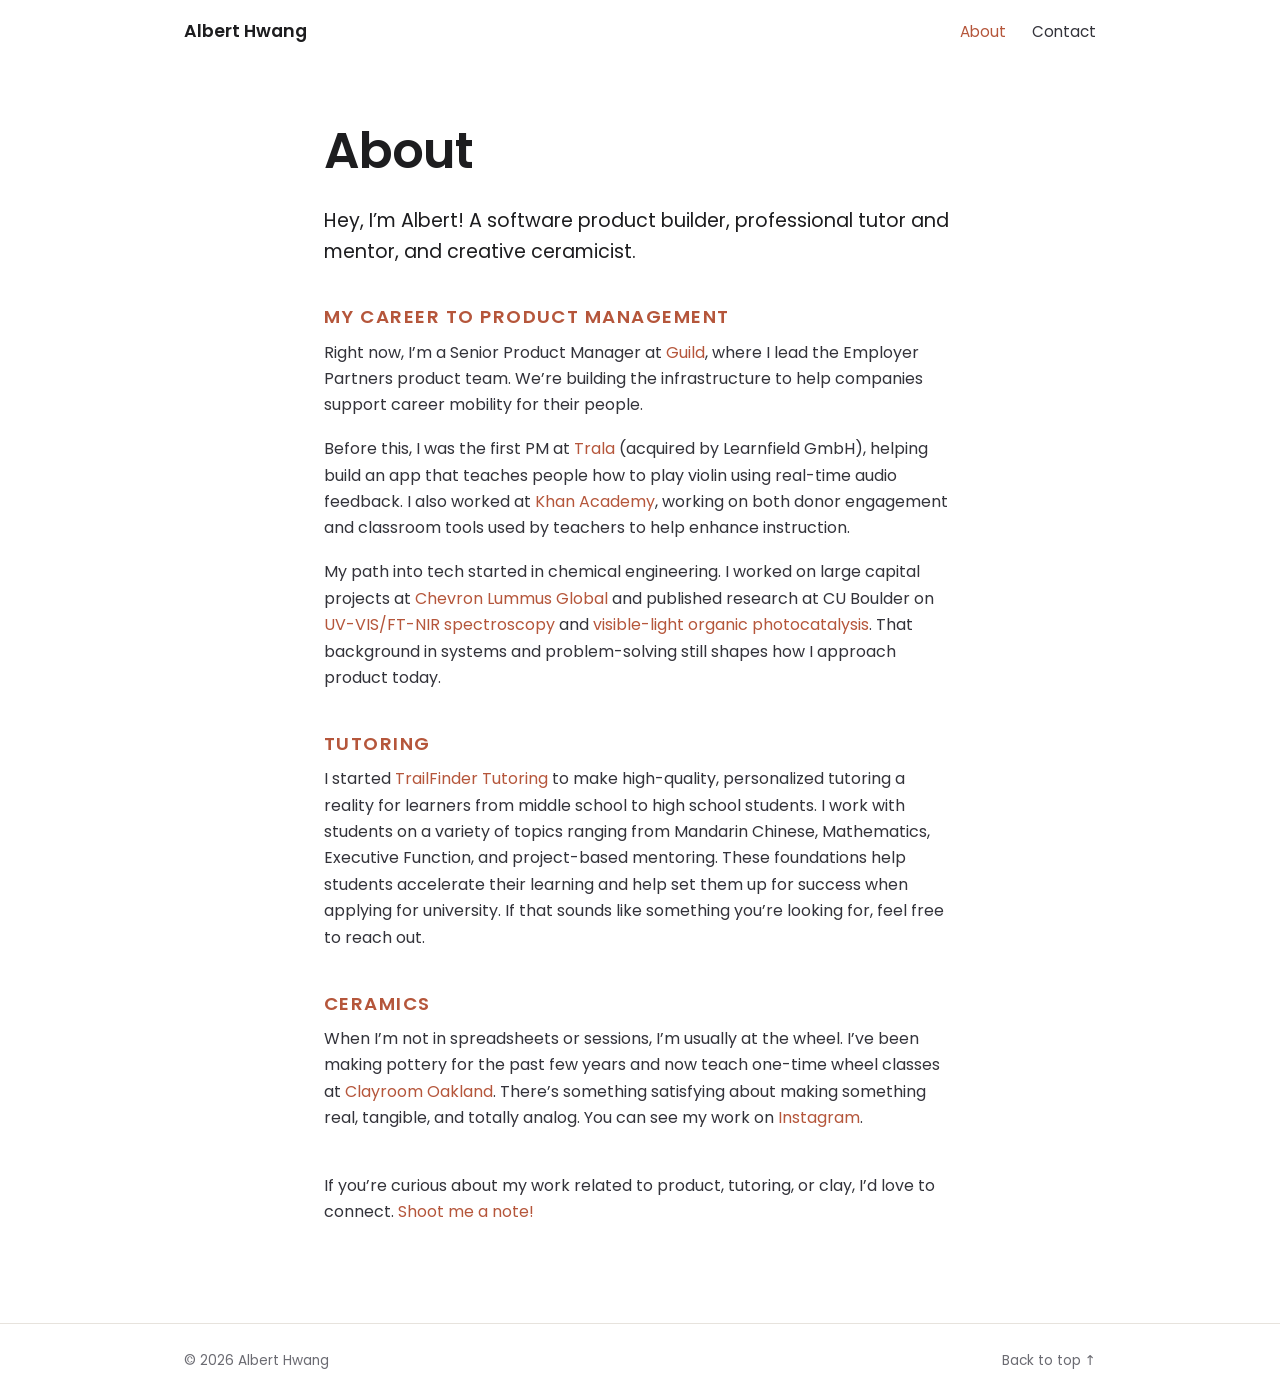
==== about/index.html @ cf3fe8f7 "Swap user site to personal alberthwang.me; retire parked TrailFinder rebuild Replace the parked Trai" ====
<!DOCTYPE html>
<html lang="en">
<head>
  <meta charset="UTF-8" />
  <meta name="viewport" content="width=device-width, initial-scale=1.0" />
  <title>About — Albert Hwang</title>
  <meta name="description" content="Albert Hwang — software product builder, professional tutor and mentor, and creative ceramicist." />
  <link rel="icon" href="/images/favicon.ico" />
  <link rel="canonical" href="https://alberthwang.me/about/" />
  <link rel="preconnect" href="https://fonts.googleapis.com" />
  <link rel="preconnect" href="https://fonts.gstatic.com" crossorigin />
  <link href="https://fonts.googleapis.com/css2?family=Poppins:ital,wght@0,300;0,400;0,500;0,600;1,400&display=swap" rel="stylesheet" />
  <link rel="stylesheet" href="/styles.css" />
</head>
<body>
  <header class="site-header">
    <div class="container header-inner">
      <a href="/" class="brand">Albert Hwang</a>
      <nav class="site-nav">
        <a href="/about/" class="active">About</a>
        <a href="/contact/">Contact</a>
      </nav>
    </div>
  </header>

  <main class="page">
    <div class="container narrow">
      <h1>About</h1>
      <p class="about-intro">Hey, I&rsquo;m Albert! A software product builder, professional tutor and mentor, and creative ceramicist.</p>

      <div class="about-block">
        <h3>My Career to Product Management</h3>
        <p>Right now, I&rsquo;m a Senior Product Manager at <a href="https://guild.com">Guild</a>, where I lead the Employer Partners product team. We&rsquo;re building the infrastructure to help companies support career mobility for their people.</p>
        <p>Before this, I was the first PM at <a href="https://trala.com">Trala</a> (acquired by Learnfield GmbH), helping build an app that teaches people how to play violin using real-time audio feedback. I also worked at <a href="https://khanacademy.org">Khan Academy</a>, working on both donor engagement and classroom tools used by teachers to help enhance instruction.</p>
        <p>My path into tech started in chemical engineering. I worked on large capital projects at <a href="https://www.chevronlummus.com/">Chevron Lummus Global</a> and published research at CU Boulder on <a href="https://pubs.acs.org/doi/10.1021/acs.macromol.5b01685">UV-VIS/FT-NIR spectroscopy</a> and <a href="https://pubs.acs.org/doi/10.1021/ja502441d">visible-light organic photocatalysis</a>. That background in systems and problem-solving still shapes how I approach product today.</p>
      </div>

      <div class="about-block">
        <h3>Tutoring</h3>
        <p>I started <a href="https://www.trailfindertutoring.com">TrailFinder Tutoring</a> to make high-quality, personalized tutoring a reality for learners from middle school to high school students. I work with students on a variety of topics ranging from Mandarin Chinese, Mathematics, Executive Function, and project-based mentoring. These foundations help students accelerate their learning and help set them up for success when applying for university. If that sounds like something you&rsquo;re looking for, feel free to reach out.</p>
      </div>

      <div class="about-block">
        <h3>Ceramics</h3>
        <p>When I&rsquo;m not in spreadsheets or sessions, I&rsquo;m usually at the wheel. I&rsquo;ve been making pottery for the past few years and now teach one-time wheel classes at <a href="https://clayroomsf.com">Clayroom Oakland</a>. There&rsquo;s something satisfying about making something real, tangible, and totally analog. You can see my work on <a href="https://www.instagram.com/albertclayworks/">Instagram</a>.</p>
      </div>

      <p>If you&rsquo;re curious about my work related to product, tutoring, or clay, I&rsquo;d love to connect. <a href="/contact/">Shoot me a note!</a></p>
    </div>
  </main>

  <footer class="site-footer">
    <div class="container footer-inner">
      <span>&copy; <span id="year">2026</span> Albert Hwang</span>
      <a href="#top">Back to top &uarr;</a>
    </div>
  </footer>

  <script src="/main.js"></script>
</body>
</html>
---- styles.css ----
/* ===========================================================
   Albert Hwang — personal site (alberthwang.me)
   Static rebuild for GitHub Pages. Plain HTML/CSS, no build.
   Type: Poppins (matches the prior Squarespace site).
   =========================================================== */

:root {
  --ink:      #1d1d1f;   /* headings / primary text */
  --body:     #33333a;   /* body text */
  --muted:    #6b6b72;   /* secondary text */
  --accent:   #b5563b;   /* clay — links, accents (nods to ceramics) */
  --accent-d: #97432c;   /* hover */
  --line:     #e7e3dd;   /* subtle border */
  --sand:     #f5f2ed;   /* warm tint background */
  --white:    #ffffff;
  --maxw:     960px;
}

* { box-sizing: border-box; }
html { scroll-behavior: smooth; }
body {
  margin: 0;
  font-family: "Poppins", system-ui, -apple-system, "Segoe UI", sans-serif;
  color: var(--body);
  line-height: 1.65;
  background: var(--white);
  -webkit-font-smoothing: antialiased;
}

h1, h2, h3 { font-family: "Poppins", sans-serif; color: var(--ink); line-height: 1.2; margin: 0 0 0.5em; }
h1 { font-size: clamp(2.1rem, 5vw, 3.1rem); font-weight: 600; letter-spacing: -0.02em; }
h2 { font-size: clamp(1.4rem, 3vw, 1.9rem); font-weight: 600; }
h3 { font-size: 1.15rem; font-weight: 600; text-transform: uppercase; letter-spacing: 0.08em; color: var(--accent); }

p { margin: 0 0 1.1rem; }
a { color: var(--accent); text-decoration: none; border-bottom: 1px solid transparent; transition: border-color .15s ease, color .15s ease; }
a:hover { color: var(--accent-d); border-bottom-color: currentColor; }
img { max-width: 100%; height: auto; display: block; }

.container { width: 100%; max-width: var(--maxw); margin: 0 auto; padding: 0 1.5rem; }
.narrow { max-width: 680px; }
.muted { color: var(--muted); }

/* ---------- Header / nav ---------- */
.site-header {
  position: sticky; top: 0; z-index: 40;
  background: rgba(255,255,255,0.9); backdrop-filter: saturate(160%) blur(8px);
  border-bottom: 1px solid transparent; transition: border-color .25s ease;
}
.site-header.scrolled { border-bottom-color: var(--line); }
.header-inner { display: flex; align-items: center; justify-content: space-between; min-height: 64px; }
.brand { font-weight: 600; font-size: 1.1rem; color: var(--ink); border: none; }
.brand:hover { color: var(--accent); }
.site-nav { display: flex; gap: 1.6rem; }
.site-nav a { color: var(--body); font-size: 0.95rem; border: none; }
.site-nav a:hover { color: var(--accent); }
.site-nav a.active { color: var(--accent); }

/* ---------- Hero (home) ---------- */
.hero { padding: 3.5rem 0 3rem; }
.hero-grid { display: grid; grid-template-columns: 1.1fr 0.9fr; gap: 3rem; align-items: center; }
.hero-photo img { border-radius: 14px; box-shadow: 0 14px 40px rgba(29,29,31,0.12); }
.eyebrow { text-transform: uppercase; letter-spacing: 0.16em; font-size: 0.78rem; font-weight: 600; color: var(--accent); margin-bottom: 0.6rem; }
.hero .lede { font-size: 1.15rem; color: var(--muted); }
.intro-list { list-style: none; padding: 0; margin: 1.5rem 0 0; }
.intro-list li { font-size: 1.08rem; padding: 0.55rem 0; color: var(--ink); border-bottom: 1px solid var(--line); }
.intro-list li:last-child { border-bottom: none; }

/* ---------- Buttons ---------- */
.btn { display: inline-block; background: var(--accent); color: #fff; padding: 0.8rem 1.8rem; border-radius: 999px; font-weight: 500; font-size: 0.95rem; border: none; cursor: pointer; transition: background .2s ease, transform .2s ease; }
.btn:hover { background: var(--accent-d); color: #fff; transform: translateY(-1px); }
.btn-outline { background: transparent; color: var(--ink); border: 1.5px solid var(--line); }
.btn-outline:hover { background: var(--sand); color: var(--ink); }
.actions { display: flex; gap: 0.8rem; flex-wrap: wrap; margin-top: 1.8rem; }

/* ---------- Generic page sections ---------- */
.page { padding: 3.5rem 0 2rem; }
.page h1 { margin-bottom: 1.5rem; }
.about-block { margin-bottom: 2.6rem; }
.about-block h3 { margin-bottom: 0.7rem; }
.about-intro { font-size: 1.2rem; color: var(--ink); margin-bottom: 2.4rem; }

/* ---------- Contact form ---------- */
.contact-form { display: grid; gap: 1rem; margin-top: 1.8rem; }
.contact-form label { font-size: 0.9rem; font-weight: 500; color: var(--ink); display: block; margin-bottom: 0.35rem; }
.contact-form input, .contact-form textarea {
  width: 100%; padding: 0.75rem 0.9rem; font: inherit; color: var(--body);
  background: var(--white); border: 1px solid var(--line); border-radius: 8px;
}
.contact-form input:focus, .contact-form textarea:focus { outline: 2px solid var(--accent); border-color: transparent; }
.contact-form textarea { min-height: 140px; resize: vertical; }
.contact-alt { margin-top: 1.6rem; color: var(--muted); font-size: 0.95rem; }

/* ---------- Social row ---------- */
.social { display: flex; gap: 1.3rem; margin-top: 1.8rem; }
.social a { color: var(--muted); font-size: 0.9rem; font-weight: 500; border: none; }
.social a:hover { color: var(--accent); }

/* ---------- Footer ---------- */
.site-footer { border-top: 1px solid var(--line); margin-top: 3rem; padding: 1.6rem 0; }
.footer-inner { display: flex; align-items: center; justify-content: space-between; font-size: 0.85rem; color: var(--muted); }
.footer-inner a { color: var(--muted); border: none; }
.footer-inner a:hover { color: var(--accent); }

/* ---------- Responsive ---------- */
@media (max-width: 720px) {
  .hero-grid { grid-template-columns: 1fr; gap: 2rem; }
  .hero-photo { order: -1; max-width: 320px; }
  .site-nav { gap: 1.1rem; }
}
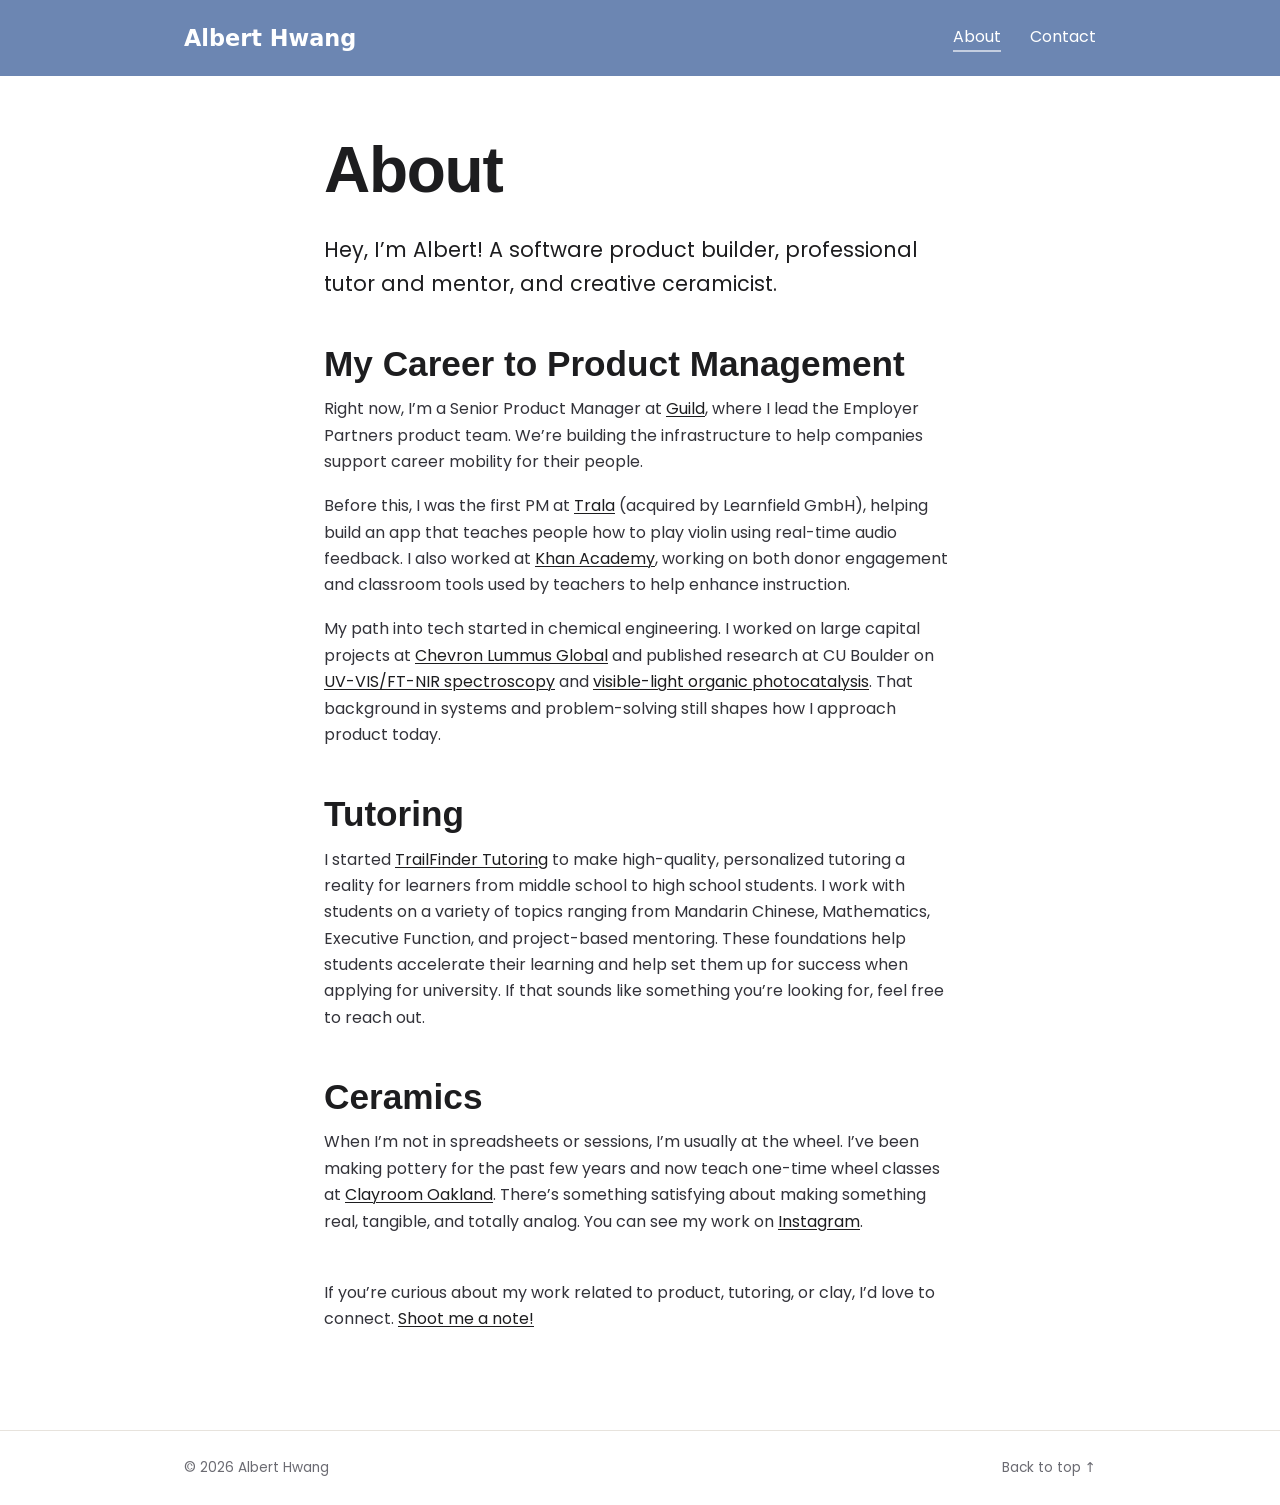
==== commit 97bd6ba7: "Match About page: large black section headings, black underlined links - Section headings ("My Caree" ====
--- a/about/index.html
+++ b/about/index.html
@@ -29,19 +29,19 @@
       <p class="about-intro">Hey, I&rsquo;m Albert! A software product builder, professional tutor and mentor, and creative ceramicist.</p>
 
       <div class="about-block">
-        <h3>My Career to Product Management</h3>
+        <h2>My Career to Product Management</h2>
         <p>Right now, I&rsquo;m a Senior Product Manager at <a href="https://guild.com">Guild</a>, where I lead the Employer Partners product team. We&rsquo;re building the infrastructure to help companies support career mobility for their people.</p>
         <p>Before this, I was the first PM at <a href="https://trala.com">Trala</a> (acquired by Learnfield GmbH), helping build an app that teaches people how to play violin using real-time audio feedback. I also worked at <a href="https://khanacademy.org">Khan Academy</a>, working on both donor engagement and classroom tools used by teachers to help enhance instruction.</p>
         <p>My path into tech started in chemical engineering. I worked on large capital projects at <a href="https://www.chevronlummus.com/">Chevron Lummus Global</a> and published research at CU Boulder on <a href="https://pubs.acs.org/doi/10.1021/acs.macromol.5b01685">UV-VIS/FT-NIR spectroscopy</a> and <a href="https://pubs.acs.org/doi/10.1021/ja502441d">visible-light organic photocatalysis</a>. That background in systems and problem-solving still shapes how I approach product today.</p>
       </div>
 
       <div class="about-block">
-        <h3>Tutoring</h3>
+        <h2>Tutoring</h2>
         <p>I started <a href="https://www.trailfindertutoring.com">TrailFinder Tutoring</a> to make high-quality, personalized tutoring a reality for learners from middle school to high school students. I work with students on a variety of topics ranging from Mandarin Chinese, Mathematics, Executive Function, and project-based mentoring. These foundations help students accelerate their learning and help set them up for success when applying for university. If that sounds like something you&rsquo;re looking for, feel free to reach out.</p>
       </div>
 
       <div class="about-block">
-        <h3>Ceramics</h3>
+        <h2>Ceramics</h2>
         <p>When I&rsquo;m not in spreadsheets or sessions, I&rsquo;m usually at the wheel. I&rsquo;ve been making pottery for the past few years and now teach one-time wheel classes at <a href="https://clayroomsf.com">Clayroom Oakland</a>. There&rsquo;s something satisfying about making something real, tangible, and totally analog. You can see my work on <a href="https://www.instagram.com/albertclayworks/">Instagram</a>.</p>
       </div>
 
--- a/styles.css
+++ b/styles.css
@@ -8,8 +8,8 @@
   --ink:      #1d1d1f;   /* headings / primary text */
   --body:     #33333a;   /* body text */
   --muted:    #6b6b72;   /* secondary text */
-  --accent:   #b5563b;   /* clay — links, accents (nods to ceramics) */
-  --accent-d: #97432c;   /* hover */
+  --accent:   #6c86b2;   /* steel blue — matches the Squarespace theme accent */
+  --accent-d: #57709c;   /* hover */
   --line:     #e7e3dd;   /* subtle border */
   --sand:     #f5f2ed;   /* warm tint background */
   --white:    #ffffff;
@@ -28,13 +28,16 @@
 }
 
 h1, h2, h3 { font-family: "Poppins", sans-serif; color: var(--ink); line-height: 1.2; margin: 0 0 0.5em; }
-h1 { font-size: clamp(2.1rem, 5vw, 3.1rem); font-weight: 600; letter-spacing: -0.02em; }
-h2 { font-size: clamp(1.4rem, 3vw, 1.9rem); font-weight: 600; }
+h1 { font-size: clamp(2.6rem, 6.5vw, 4rem); font-weight: 700; letter-spacing: -0.02em; }
+h2 { font-size: clamp(1.7rem, 3.6vw, 2.2rem); font-weight: 700; }
 h3 { font-size: 1.15rem; font-weight: 600; text-transform: uppercase; letter-spacing: 0.08em; color: var(--accent); }
 
 p { margin: 0 0 1.1rem; }
-a { color: var(--accent); text-decoration: none; border-bottom: 1px solid transparent; transition: border-color .15s ease, color .15s ease; }
-a:hover { color: var(--accent-d); border-bottom-color: currentColor; }
+a { color: var(--ink); text-decoration: none; transition: color .15s ease; }
+a:hover { color: var(--accent); }
+/* Body-content links: black + thin underline (understated, matches the source) */
+.page a { text-decoration: underline; text-decoration-thickness: 1px; text-underline-offset: 2px; }
+.page a:hover { color: var(--accent); }
 img { max-width: 100%; height: auto; display: block; }
 
 .container { width: 100%; max-width: var(--maxw); margin: 0 auto; padding: 0 1.5rem; }
@@ -44,17 +47,15 @@
 /* ---------- Header / nav ---------- */
 .site-header {
   position: sticky; top: 0; z-index: 40;
-  background: rgba(255,255,255,0.9); backdrop-filter: saturate(160%) blur(8px);
-  border-bottom: 1px solid transparent; transition: border-color .25s ease;
+  background: var(--accent);
 }
-.site-header.scrolled { border-bottom-color: var(--line); }
-.header-inner { display: flex; align-items: center; justify-content: space-between; min-height: 64px; }
-.brand { font-weight: 600; font-size: 1.1rem; color: var(--ink); border: none; }
-.brand:hover { color: var(--accent); }
-.site-nav { display: flex; gap: 1.6rem; }
-.site-nav a { color: var(--body); font-size: 0.95rem; border: none; }
-.site-nav a:hover { color: var(--accent); }
-.site-nav a.active { color: var(--accent); }
+.header-inner { display: flex; align-items: center; justify-content: space-between; min-height: 76px; }
+.brand { font-weight: 700; font-size: 1.4rem; color: #fff; border: none; }
+.brand:hover { color: #fff; }
+.site-nav { display: flex; gap: 1.8rem; }
+.site-nav a { color: #fff; font-size: 1rem; border: none; }
+.site-nav a:hover { color: rgba(255,255,255,0.72); }
+.site-nav a.active { color: #fff; border-bottom: 2px solid rgba(255,255,255,0.6); }
 
 /* ---------- Hero (home) ---------- */
 .hero { padding: 3.5rem 0 3rem; }
@@ -62,9 +63,9 @@
 .hero-photo img { border-radius: 14px; box-shadow: 0 14px 40px rgba(29,29,31,0.12); }
 .eyebrow { text-transform: uppercase; letter-spacing: 0.16em; font-size: 0.78rem; font-weight: 600; color: var(--accent); margin-bottom: 0.6rem; }
 .hero .lede { font-size: 1.15rem; color: var(--muted); }
-.intro-list { list-style: none; padding: 0; margin: 1.5rem 0 0; }
-.intro-list li { font-size: 1.08rem; padding: 0.55rem 0; color: var(--ink); border-bottom: 1px solid var(--line); }
-.intro-list li:last-child { border-bottom: none; }
+.intro-list { list-style: none; padding: 0; margin: 1.8rem 0 0; }
+.intro-list li { font-size: 1.15rem; color: var(--ink); margin-bottom: 1.1rem; line-height: 1.6; }
+.intro-list li:last-child { margin-bottom: 0; }
 
 /* ---------- Buttons ---------- */
 .btn { display: inline-block; background: var(--accent); color: #fff; padding: 0.8rem 1.8rem; border-radius: 999px; font-weight: 500; font-size: 0.95rem; border: none; cursor: pointer; transition: background .2s ease, transform .2s ease; }
@@ -76,9 +77,9 @@
 /* ---------- Generic page sections ---------- */
 .page { padding: 3.5rem 0 2rem; }
 .page h1 { margin-bottom: 1.5rem; }
-.about-block { margin-bottom: 2.6rem; }
-.about-block h3 { margin-bottom: 0.7rem; }
-.about-intro { font-size: 1.2rem; color: var(--ink); margin-bottom: 2.4rem; }
+.about-block { margin-bottom: 2.8rem; }
+.about-block h2 { margin: 0 0 0.7rem; }
+.about-intro { font-size: 1.3rem; color: var(--ink); margin-bottom: 2.6rem; }
 
 /* ---------- Contact form ---------- */
 .contact-form { display: grid; gap: 1rem; margin-top: 1.8rem; }
